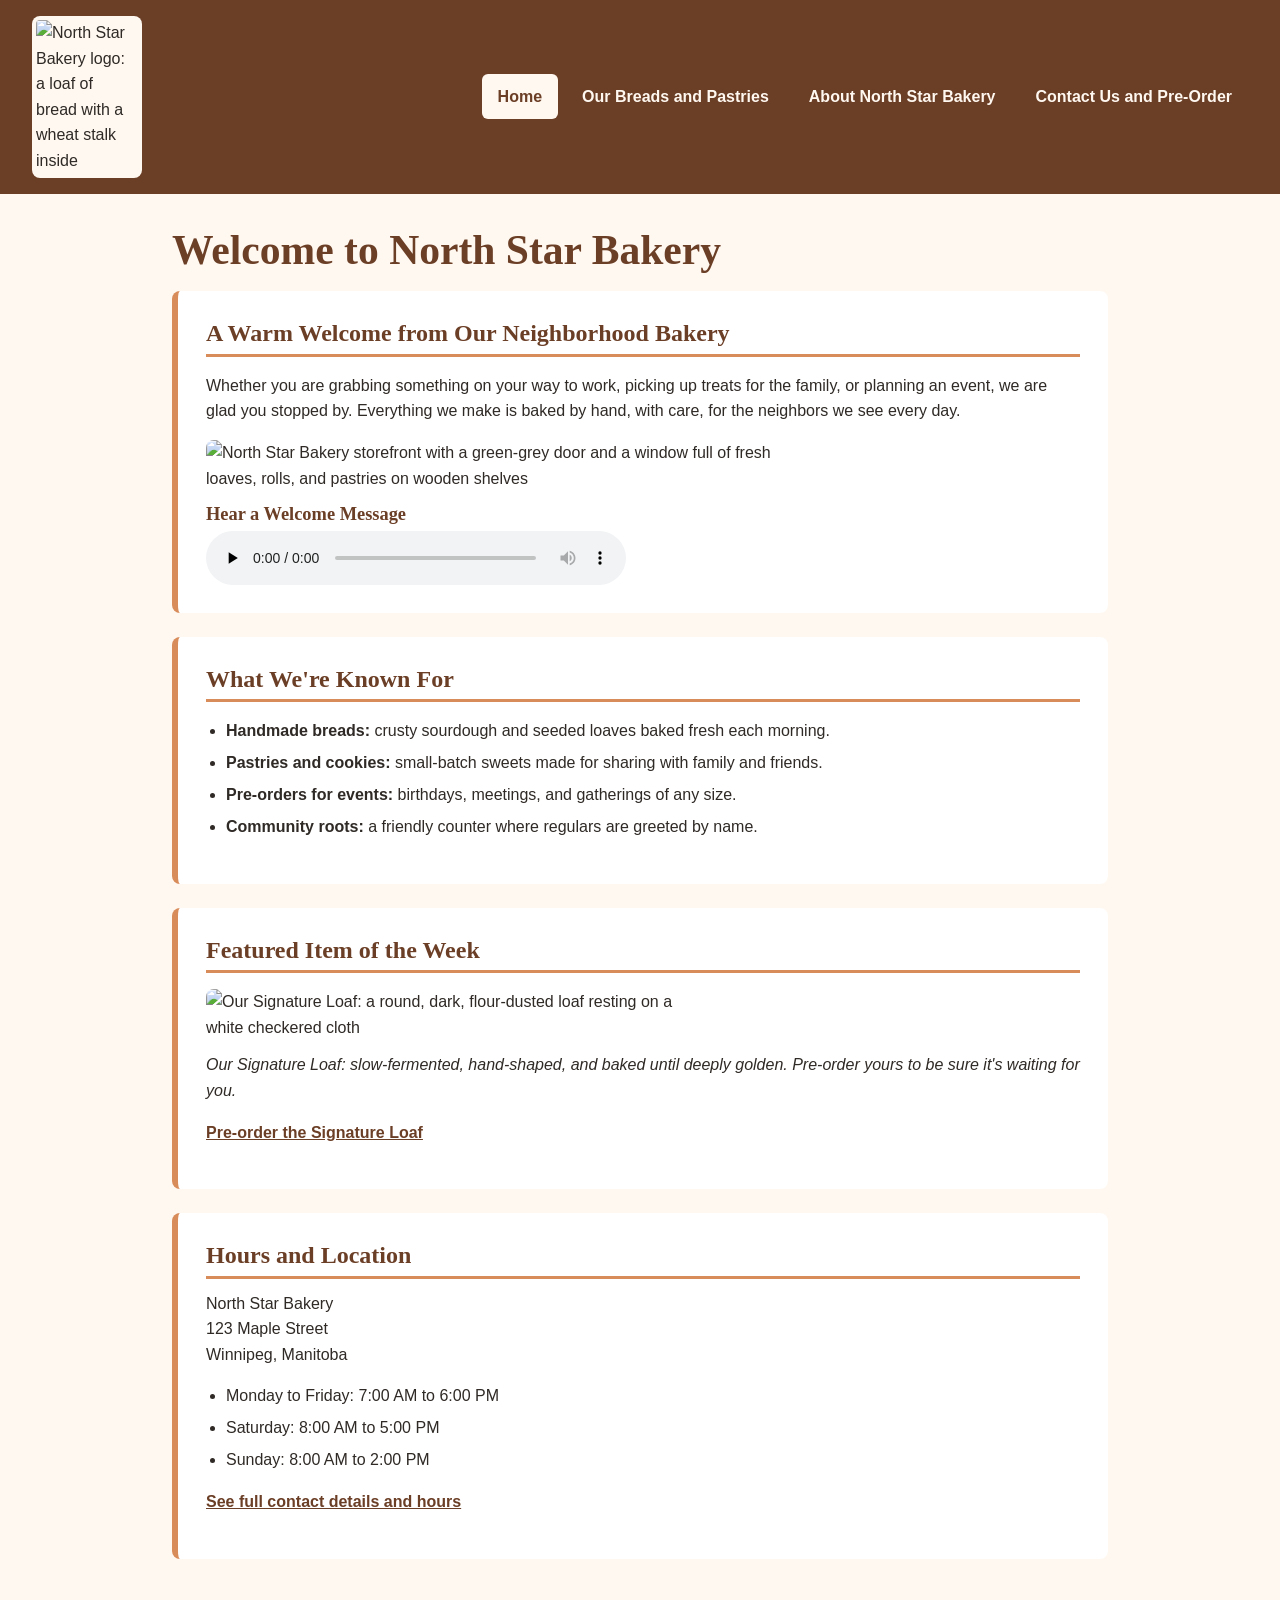
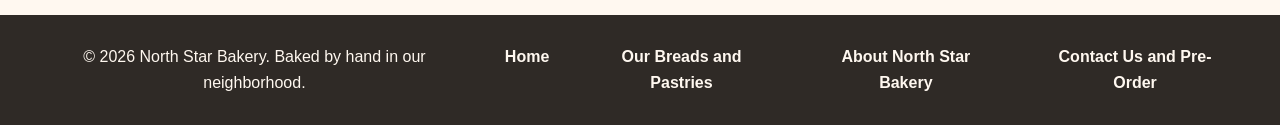
==== index.html @ 2223d7ce "Add files via upload" ====
<!DOCTYPE html>
<html lang="en">
<head>
  <meta charset="UTF-8">
  <meta name="viewport" content="width=device-width, initial-scale=1.0">
  <meta name="description" content="North Star Bakery is a neighborhood bakery offering handmade breads and pastries, with pre-orders and inquiries welcome.">
  <title>North Star Bakery | Handmade Bread and Pastries</title>
  <link rel="stylesheet" href="styles.css">
</head>
<body>
  <header>
    <img src="bakery-logo.png" alt="North Star Bakery logo: a loaf of bread with a wheat stalk inside" width="200">
    <nav aria-label="Main navigation">
      <ul>
        <li><a href="index.html" aria-current="page">Home</a></li>
        <li><a href="products.html">Our Breads and Pastries</a></li>
        <li><a href="about.html">About North Star Bakery</a></li>
        <li><a href="contact.html">Contact Us and Pre-Order</a></li>
      </ul>
    </nav>
  </header>

  <main>
    <h1>Welcome to North Star Bakery</h1>

    <section aria-labelledby="welcome-heading">
      <h2 id="welcome-heading">A Warm Welcome from Our Neighborhood Bakery</h2>
      <p>Whether you are grabbing something on your way to work, picking up treats for the family, or planning an event, we are glad you stopped by. Everything we make is baked by hand, with care, for the neighbors we see every day.</p>
      <img src="bakery-storefront.jpg" alt="North Star Bakery storefront with a green-grey door and a window full of fresh loaves, rolls, and pastries on wooden shelves" width="600">

      <h3>Hear a Welcome Message</h3>
      <audio controls preload="none">
        <source src="bakery-welcome.mp3" type="audio/mpeg">
        <p>Your browser does not support the audio element. A short spoken welcome from the North Star Bakery team is available as a
          <a href="bakery-welcome.mp3">downloadable MP3 file</a>.</p>
      </audio>
    </section>

    <section aria-labelledby="known-for-heading">
      <h2 id="known-for-heading">What We're Known For</h2>
      <ul>
        <li><strong>Handmade breads:</strong> crusty sourdough and seeded loaves baked fresh each morning.</li>
        <li><strong>Pastries and cookies:</strong> small-batch sweets made for sharing with family and friends.</li>
        <li><strong>Pre-orders for events:</strong> birthdays, meetings, and gatherings of any size.</li>
        <li><strong>Community roots:</strong> a friendly counter where regulars are greeted by name.</li>
      </ul>
    </section>

    <section aria-labelledby="featured-heading">
      <h2 id="featured-heading">Featured Item of the Week</h2>
      <figure>
        <img src="bakery-signature-loaf.jpg" alt="Our Signature Loaf: a round, dark, flour-dusted loaf resting on a white checkered cloth" width="500">
        <figcaption>Our Signature Loaf: slow-fermented, hand-shaped, and baked until deeply golden. Pre-order yours to be sure it's waiting for you.</figcaption>
      </figure>
      <p><a href="contact.html">Pre-order the Signature Loaf</a></p>
    </section>

    <section aria-labelledby="visit-heading">
      <h2 id="visit-heading">Hours and Location</h2>
      <address>
        North Star Bakery<br>
        123 Maple Street<br>
        Winnipeg, Manitoba
      </address>
      <ul>
        <li>Monday to Friday: 7:00 AM to 6:00 PM</li>
        <li>Saturday: 8:00 AM to 5:00 PM</li>
        <li>Sunday: 8:00 AM to 2:00 PM</li>
      </ul>
      <p><a href="contact.html">See full contact details and hours</a></p>
    </section>
  </main>

  <footer>
    <p>&copy; 2026 North Star Bakery. Baked by hand in our neighborhood.</p>
    <nav aria-label="Footer navigation">
      <ul>
        <li><a href="index.html">Home</a></li>
        <li><a href="products.html">Our Breads and Pastries</a></li>
        <li><a href="about.html">About North Star Bakery</a></li>
        <li><a href="contact.html">Contact Us and Pre-Order</a></li>
      </ul>
    </nav>
  </footer>
</body>
</html>
---- styles.css ----
/* North Star Bakery - Touchstone Task 3
   Palette: cream #FFF8F0, brown #6B3E26, peach #D88C5A, charcoal #2F2A26
   Fonts: Georgia (headings) and Arial (body) */

:root {
  --cream: #FFF8F0;
  --brown: #6B3E26;
  --peach: #D88C5A;
  --charcoal: #2F2A26;
}

* {
  box-sizing: border-box;
}

body {
  margin: 0;
  font-family: Arial, Helvetica, sans-serif;
  font-size: 1rem;
  line-height: 1.6;
  color: var(--charcoal);
  background-color: var(--cream);
}

h1, h2, h3 {
  font-family: Georgia, "Times New Roman", serif;
  color: var(--brown);
  line-height: 1.2;
}

h1 { font-size: 2rem; margin: 0 0 1rem; }
h2 { font-size: 1.5rem; margin: 0 0 0.75rem; padding-bottom: 0.35rem; border-bottom: 3px solid var(--peach); }
h3 { font-size: 1.15rem; margin: 0 0 0.35rem; }

a { color: var(--brown); font-weight: bold; }
a:hover, a:focus { color: var(--charcoal); background-color: var(--peach); }

img, video, picture { max-width: 100%; height: auto; display: block; }
audio { width: 100%; max-width: 420px; display: block; }

/* Header and navigation (mobile first: stacked) */
header {
  display: flex;
  flex-direction: column;
  align-items: center;
  gap: 0.75rem;
  padding: 1rem;
  background-color: var(--brown);
}

header img { width: 110px; background-color: var(--cream); border-radius: 8px; padding: 0.25rem; }

nav ul {
  display: flex;
  flex-direction: column;
  gap: 0.5rem;
  margin: 0;
  padding: 0;
  list-style: none;
  text-align: center;
}

nav a {
  display: block;
  padding: 0.6rem 1rem;
  border-radius: 6px;
  color: var(--cream);
  text-decoration: none;
}

nav a:hover, nav a:focus { background-color: var(--peach); color: var(--charcoal); }
nav a[aria-current="page"] { background-color: var(--cream); color: var(--brown); }

/* Main content */
main {
  max-width: 1000px;
  margin: 0 auto;
  padding: 1.5rem 1rem;
}

main section {
  margin-bottom: 1.5rem;
  padding: 1.25rem;
  background-color: #FFFFFF;
  border-left: 6px solid var(--peach);
  border-radius: 8px;
}

main section ul { padding-left: 1.25rem; }
main section li { margin-bottom: 0.4rem; }
address { font-style: normal; margin-bottom: 0.75rem; }

figure { margin: 1rem 0; }
figcaption { margin-top: 0.5rem; font-style: italic; }
main img, main video, main picture { border-radius: 8px; margin: 0.75rem 0; }

/* Product and staff cards */
.cards {
  display: flex;
  flex-direction: column;
  gap: 1rem;
  padding: 0;
  list-style: none;
}

.cards li {
  flex: 1;
  margin: 0;
  padding: 1rem;
  background-color: var(--cream);
  border: 2px solid var(--peach);
  border-radius: 8px;
}

.cards p { margin: 0; }

/* Forms */
form { display: flex; flex-direction: column; gap: 1rem; }
fieldset { margin: 0; padding: 1rem; border: 2px solid var(--peach); border-radius: 8px; }
legend { padding: 0 0.5rem; font-family: Georgia, "Times New Roman", serif; font-weight: bold; color: var(--brown); }
fieldset p { margin: 0 0 1rem; }
label { font-weight: bold; }

input, select, textarea {
  width: 100%;
  margin-top: 0.25rem;
  padding: 0.6rem;
  font-family: inherit;
  font-size: 1rem;
  color: var(--charcoal);
  background-color: #FFFFFF;
  border: 2px solid var(--brown);
  border-radius: 6px;
}

input:focus, select:focus, textarea:focus, button:focus, a:focus {
  outline: 3px solid var(--charcoal);
  outline-offset: 2px;
}

button {
  padding: 0.75rem 1.25rem;
  margin: 0 0.5rem 0.5rem 0;
  font-family: inherit;
  font-size: 1rem;
  font-weight: bold;
  color: var(--cream);
  background-color: var(--brown);
  border: 2px solid var(--brown);
  border-radius: 6px;
  cursor: pointer;
}

button:hover { background-color: var(--peach); color: var(--charcoal); }

/* Footer */
footer {
  display: flex;
  flex-direction: column;
  align-items: center;
  gap: 0.75rem;
  padding: 1.25rem 1rem;
  color: var(--cream);
  background-color: var(--charcoal);
  text-align: center;
}

footer p { margin: 0; }
footer nav a { color: var(--cream); }

/* Tablet and larger screens */
@media (min-width: 700px) {
  h1 { font-size: 2.6rem; }

  header {
    flex-direction: row;
    justify-content: space-between;
    padding: 1rem 2rem;
  }

  nav ul { flex-direction: row; }

  main { padding: 2rem; }
  main section { padding: 1.75rem; }

  .cards { flex-direction: row; flex-wrap: wrap; }
  .cards li { flex: 1 1 calc(33.333% - 1rem); }

  footer { flex-direction: row; justify-content: space-between; padding: 1.25rem 2rem; }
  footer nav ul { flex-direction: row; }
}

/* Desktop */
@media (min-width: 1000px) {
  form { flex-direction: row; flex-wrap: wrap; }
  form fieldset { flex: 1 1 45%; }
  form > p { flex: 1 1 100%; }
}
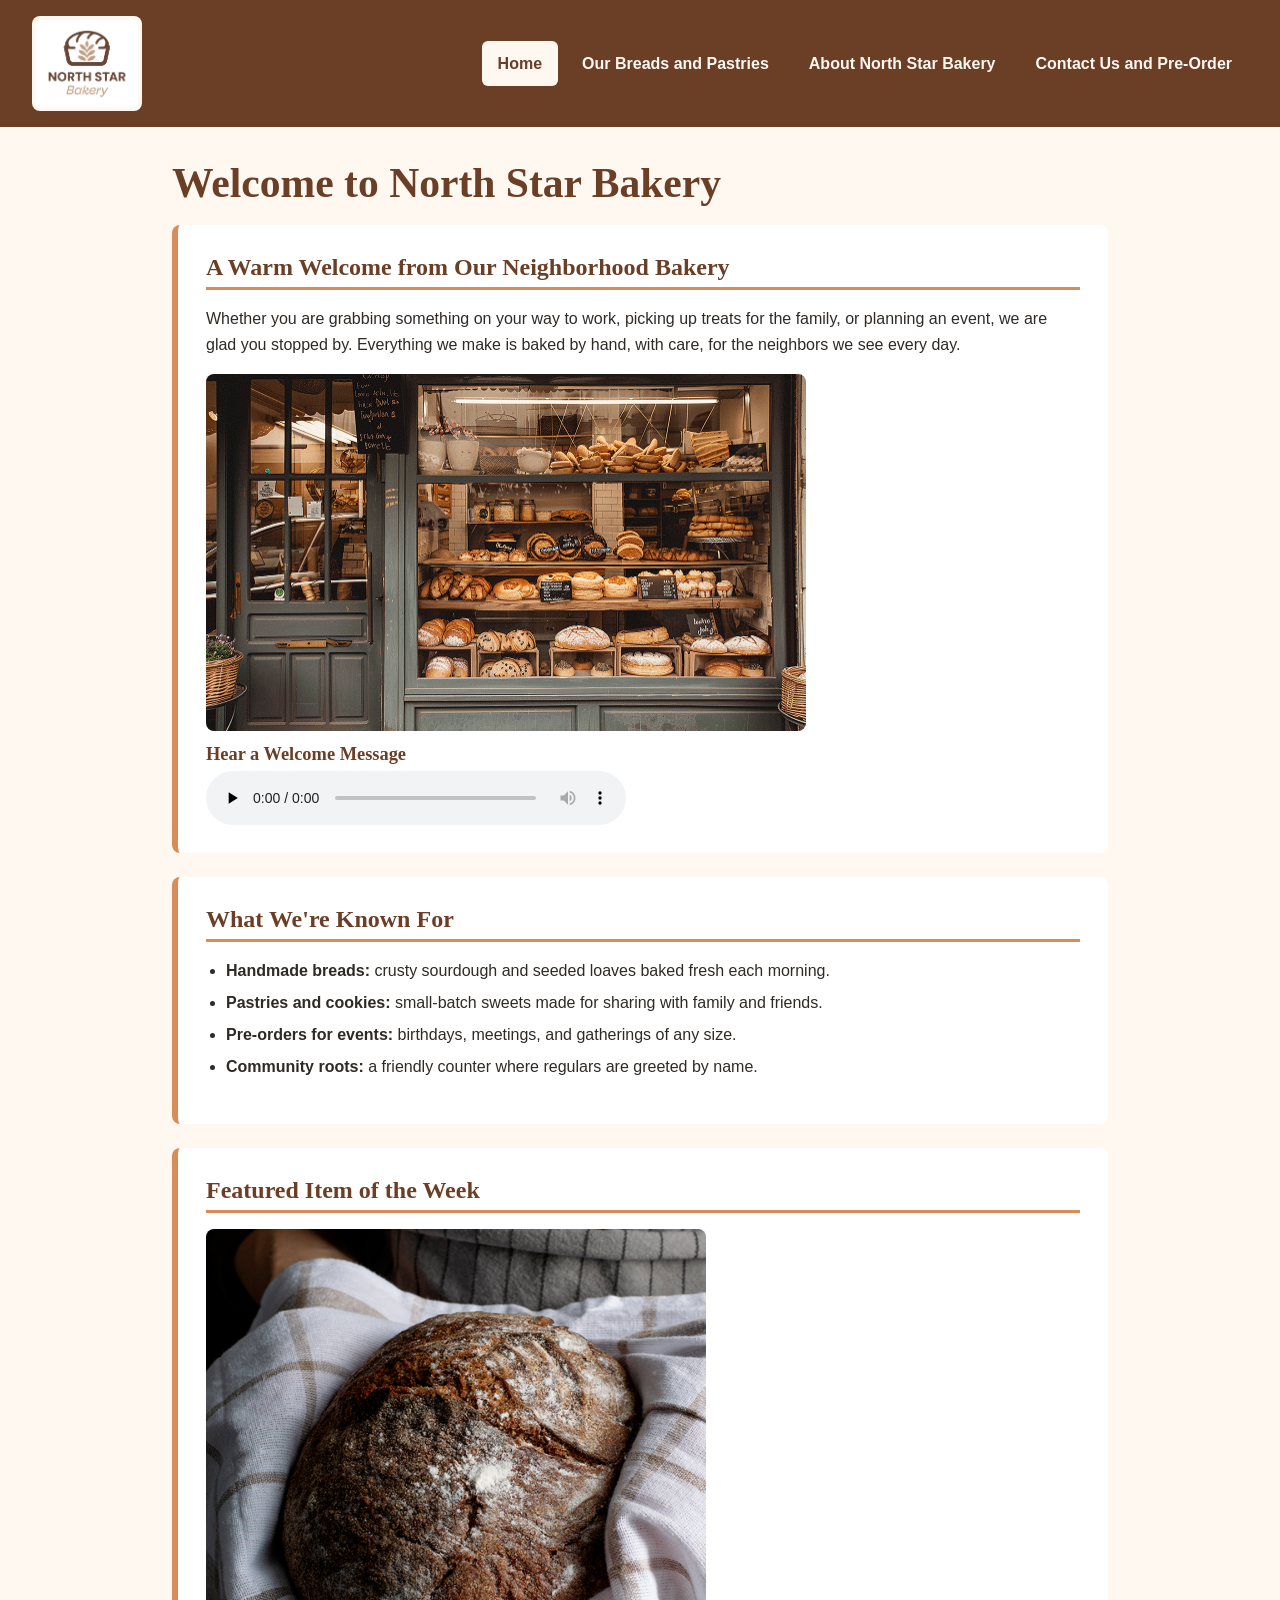
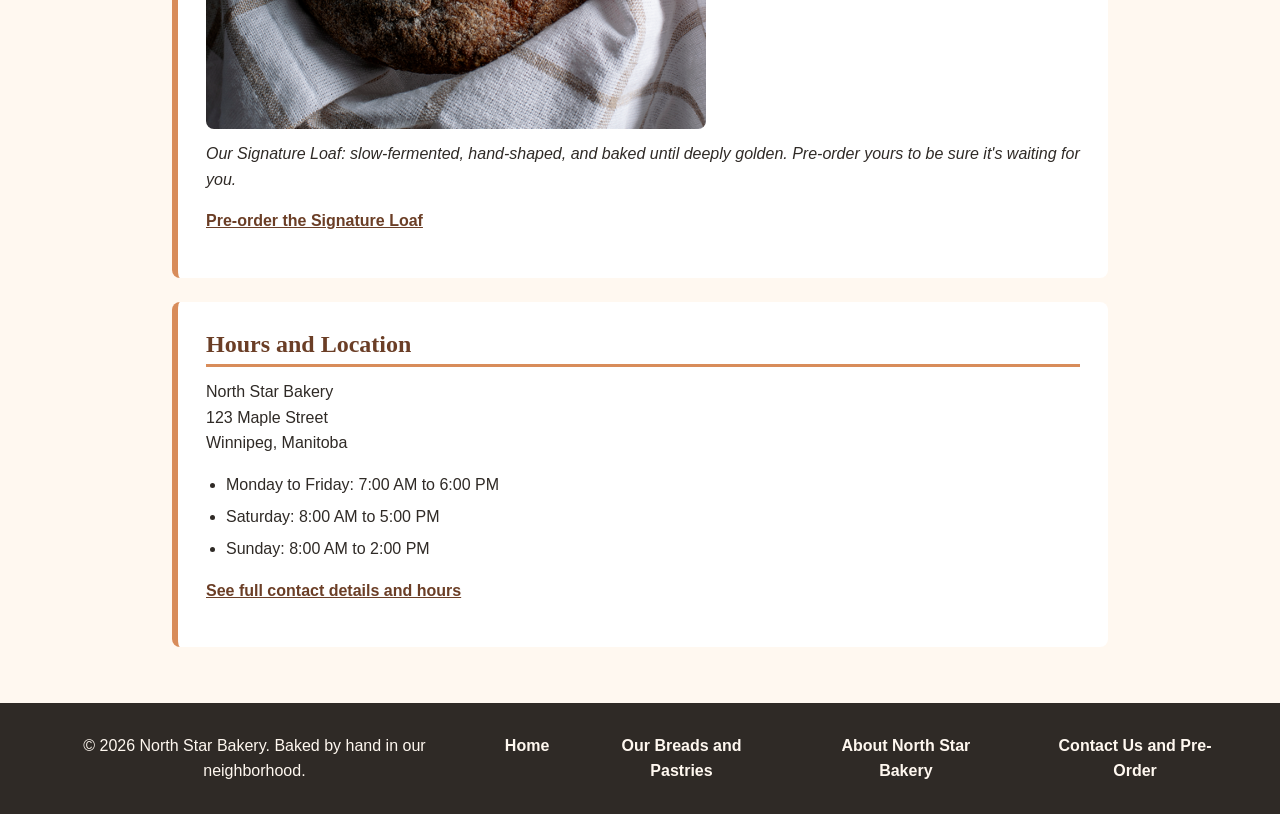
==== commit 5dc749a4: "Add files via upload" ====
--- a/index.html
+++ b/index.html
@@ -82,5 +82,6 @@
       </ul>
     </nav>
   </footer>
+  <script src="scripts.js" defer></script>
 </body>
 </html>
--- a/styles.css
+++ b/styles.css
@@ -196,3 +196,47 @@
   form fieldset { flex: 1 1 45%; }
   form > p { flex: 1 1 100%; }
 }
+
+/* Touchstone 4: interactive feature, validation feedback, and status messages */
+.favorite-button {
+  margin: 0.75rem 0 0;
+  width: 100%;
+}
+
+.favorite-button[aria-pressed="true"] {
+  color: var(--charcoal);
+  background-color: var(--peach);
+  border-color: var(--peach);
+}
+
+#favorites-list { padding-left: 1.25rem; }
+
+.error-message {
+  display: block;
+  margin-top: 0.35rem;
+  color: #8B1A1A;
+  font-weight: bold;
+}
+
+.error-message:empty { display: none; }
+
+input[aria-invalid="true"],
+select[aria-invalid="true"],
+textarea[aria-invalid="true"] {
+  border-color: #8B1A1A;
+  background-color: #FFF1F1;
+}
+
+.form-status {
+  margin: 0;
+  padding: 0.75rem 1rem;
+  font-weight: bold;
+  color: var(--charcoal);
+  background-color: var(--cream);
+  border: 2px solid var(--peach);
+  border-radius: 8px;
+}
+
+#favorites-helper { display: block; margin-bottom: 0.75rem; padding: 0.75rem; background-color: var(--cream); border: 2px dashed var(--peach); border-radius: 8px; }
+#favorites-helper[hidden] { display: none; }
+#favorites-helper button { margin-top: 0.5rem; }
